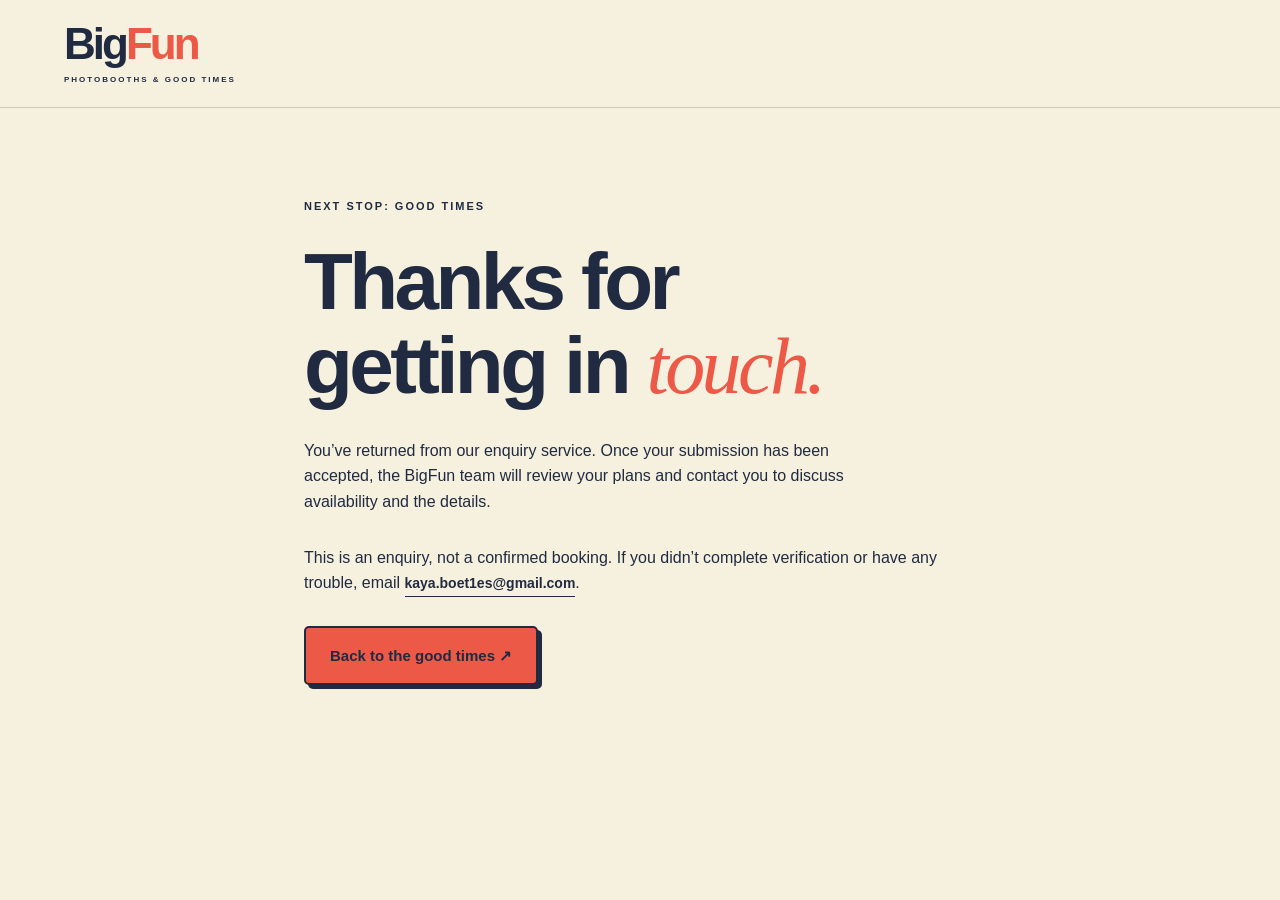
==== thank-you.html @ eef3b239 "ye" ====
<!doctype html><html lang="en-NZ"><head><meta charset="utf-8"><meta name="viewport" content="width=device-width,initial-scale=1"><meta name="robots" content="noindex"><title>Enquiry submitted | BigFun</title><link rel="stylesheet" href="style.css"><link rel="icon" href="assets/favicon.svg"></head><body><header class="header"><a class="logo" href="./">Big<span>Fun</span><small>PHOTOBOOTHS & GOOD TIMES</small></a></header><main class="section" style="max-width:800px;min-height:75vh"><p class="eyebrow">NEXT STOP: GOOD TIMES</p><h1 style="font-size:clamp(50px,8vw,80px)">Thanks for<br>getting in <em>touch.</em></h1><p style="margin:30px 0;max-width:540px">You’ve returned from our enquiry service. Once your submission has been accepted, the BigFun team will review your plans and contact you to discuss availability and the details.</p><p style="margin-bottom:30px">This is an enquiry, not a confirmed booking. If you didn’t complete verification or have any trouble, email <a class="text-link" href="mailto:kaya.boet1es@gmail.com">kaya.boet1es@gmail.com</a>.</p><a class="button" href="./">Back to the good times ↗</a></main></body></html>
---- style.css ----
:root{--cream:#f6f0df;--ink:#202a40;--coral:#ed5947;--yellow:#f3cc51;--blue:#c9dde5;--line:#202a4030}*{box-sizing:border-box}html{scroll-behavior:smooth;scroll-padding-top:110px}body{margin:0;background:var(--cream);color:var(--ink);font-family:Arial,Helvetica,sans-serif;font-size:16px;line-height:1.6}h1,h2,h3,p{margin:0}h1,h2,h3{line-height:1.04;letter-spacing:-.045em}h1{font-size:clamp(58px,6.9vw,102px);font-weight:900}h2{font-size:clamp(40px,4.4vw,64px);font-weight:900}h3{font-size:29px}em{font-family:Georgia,serif;font-weight:normal;color:var(--coral)}a{color:inherit;text-decoration:none}button,input,select,textarea{font:inherit}button,a,input,select,textarea,summary{-webkit-tap-highlight-color:transparent}button{cursor:pointer}a,button{touch-action:manipulation}button{color:inherit}img{max-width:100%;display:block}button:focus-visible,a:focus-visible,summary:focus-visible,input:focus-visible,select:focus-visible,textarea:focus-visible{outline:3px solid #2c78b7;outline-offset:4px}.header{max-width:1440px;margin:auto;padding:24px 5%;display:flex;align-items:center;justify-content:space-between;border-bottom:1px solid var(--line);gap:25px}.logo{font-size:44px;font-weight:900;letter-spacing:-3px;line-height:.9;white-space:nowrap}.logo span{color:var(--coral)}.logo i{color:var(--coral);font-size:25px;font-style:normal;margin-left:7px}.logo small{display:block;font-size:8px;letter-spacing:2px;margin-top:12px;font-weight:700}.header nav{display:flex;align-items:center;gap:32px;font-size:14px;font-weight:700}.button{background:var(--coral);border:2px solid var(--ink);padding:17px 24px;display:inline-flex;align-items:center;justify-content:center;gap:24px;border-radius:5px;box-shadow:4px 4px 0 var(--ink);font-weight:700;font-size:15px;line-height:1.4;transition:transform .15s,box-shadow .15s}.button:hover{transform:translate(2px,2px);box-shadow:2px 2px 0 var(--ink)}.button.small{font-size:13px;padding:12px 18px}.text-link{font-size:14px;font-weight:700;border:0;border-bottom:1px solid currentColor;background:transparent;padding:5px 0;width:fit-content;line-height:1.5}.hero{max-width:1440px;margin:auto;display:grid;grid-template-columns:1.02fr 1fr;padding:76px 5% 94px;gap:5%}.eyebrow{font-size:11px;letter-spacing:2px;font-weight:800;margin-bottom:25px}.dot{display:inline-block;width:9px;height:9px;border-radius:50%;background:var(--coral);margin-right:8px}.hero .lead{max-width:475px;font-size:18px;line-height:1.7;margin-top:26px}.actions{display:flex;flex-wrap:wrap;gap:22px;align-items:center;margin-top:32px}.hero-notes{display:flex;flex-wrap:wrap;gap:20px;font-size:11px;font-weight:700;margin-top:32px}.hero-art{position:relative;align-self:center;padding-bottom:44px}.photo-frame{transform:rotate(3deg);background:var(--ink);padding:10px;border-radius:9px;box-shadow:8px 8px 0 #202a4020}.photo-frame img{width:100%;height:325px;object-fit:cover;border-radius:3px}.photo-caption{display:flex;justify-content:space-between;color:var(--cream);font-size:9px;letter-spacing:1.4px;padding:14px 5px 3px}.sticker{position:absolute;right:-14px;top:-35px;background:var(--yellow);border:2px solid var(--ink);width:135px;height:135px;clip-path:polygon(50% 0%,61% 7%,75% 7%,82% 19%,94% 25%,94% 40%,100% 50%,94% 61%,94% 75%,82% 81%,75% 94%,61% 94%,50% 100%,39% 94%,25% 94%,18% 82%,6% 75%,6% 61%,0% 50%,6% 39%,6% 25%,18% 19%,25% 6%,39% 7%);display:flex;align-items:center;justify-content:center;flex-direction:column;font-weight:900;font-size:20px;line-height:1.1;transform:rotate(12deg)}.sticker span{font-size:12px;margin-top:10px}.mini-photo{position:absolute;width:170px;bottom:-40px;left:-25px;background:#fff;padding:9px 9px 0;box-shadow:5px 6px 0 #202a4020;transform:rotate(-9deg)}.mini-photo img{height:165px;width:100%;object-fit:cover}.mini-photo span{display:block;font-size:8px;font-weight:800;letter-spacing:1px;text-align:center;padding:9px 0}.spark{position:absolute;color:var(--coral);font-size:90px;bottom:-20px;right:10px;line-height:1}.ticker{display:flex;justify-content:center;align-items:center;gap:48px;background:var(--yellow);padding:16px 20px;border-top:2px solid var(--ink);border-bottom:2px solid var(--ink);font-size:12px;font-weight:800;letter-spacing:2px;overflow:hidden;white-space:nowrap}.ticker b{font-size:26px}.section{padding:90px 5%;max-width:1440px;margin:auto}.section-heading{display:flex;justify-content:space-between;align-items:end;gap:35px;margin-bottom:42px}.section-heading>p{max-width:345px;font-size:16px}.booth-grid{display:grid;grid-template-columns:1fr 1fr;gap:30px}.booth-card{border:2px solid var(--ink);border-radius:10px;overflow:hidden}.product-image{position:relative;height:420px;padding:25px 45px;display:flex;justify-content:center;align-items:center}.pink{background:#f1c8c2}.blue{background:var(--blue)}.product-image img{height:100%;object-fit:contain;width:100%;mix-blend-mode:multiply}.badge{position:absolute;left:22px;top:22px;z-index:1;border:1px solid var(--ink);border-radius:30px;padding:6px 11px;font-size:10px;font-weight:800;background:var(--cream);letter-spacing:1px}.number{position:absolute;bottom:14px;right:22px;font-size:48px;line-height:1;font-weight:900;color:#202a4050}.card-copy{padding:28px}.card-copy h3{display:flex;justify-content:space-between}.card-copy p{margin:16px 0;font-size:15px;max-width:420px}.tags{display:flex;gap:8px;flex-wrap:wrap;margin:20px 0}.tags span{font-size:10px;border:1px solid var(--line);border-radius:30px;padding:5px 9px}.outline{background:transparent;box-shadow:none;width:100%;justify-content:space-between}.fine{font-size:12px;line-height:1.6;color:#4b5261;margin-top:18px}.occasion{display:grid;grid-template-columns:1fr 1fr;gap:12%;padding-top:15px}.occasion>div>p:not(.eyebrow){max-width:470px;margin:24px 0}.occasion-list>div{border-top:1px solid var(--line);padding:23px 0;position:relative;padding-left:55px}.occasion-list>div:last-child{border-bottom:1px solid var(--line)}.occasion-list span{position:absolute;left:0;top:23px;color:var(--coral);font-weight:700;font-size:12px}.occasion-list h3{font-size:24px}.occasion-list p{font-size:14px;margin-top:8px}.placement{display:grid;grid-template-columns:1fr 1fr;background:var(--ink);color:var(--cream)}.placement-photo{position:relative;min-height:620px}.placement-photo img{width:100%;height:100%;position:absolute;object-fit:cover}.photo-label{position:absolute;bottom:25px;left:25px;background:var(--yellow);color:var(--ink);font-size:10px;letter-spacing:2px;padding:12px 15px;font-weight:800}.placement-copy{padding:70px clamp(35px,6vw,90px)}.placement-copy>.eyebrow{color:var(--yellow)}.placement-copy h2{font-size:clamp(38px,4vw,58px)}.placement-copy em{color:var(--yellow)}.placement-copy>p:not(.eyebrow){margin-top:24px;max-width:490px}.placement-copy ul{padding:0;list-style:none;font-size:14px;margin:25px 0}.placement-copy li{border-bottom:1px solid #ffffff25;padding:12px 0}.placement-copy li span{margin-right:12px;color:var(--yellow)}.placement-copy .placement-note{font-size:13px;color:#d7d9dd;margin-bottom:25px}.yellow{background:var(--yellow)}.gallery{display:grid;grid-template-columns:1fr 1fr 1fr;gap:20px}.gallery button,.details-gallery button{border:0;background:none;padding:0;text-align:left}.gallery img{height:300px;width:100%;object-fit:cover;border-radius:8px;border:2px solid var(--ink);transition:filter .2s}.gallery button:hover img{filter:brightness(1.1)}.gallery span{font-size:10px;letter-spacing:1.5px;font-weight:700;display:block;margin-top:14px}.details-gallery{display:grid;grid-template-columns:1fr 1fr 1fr;gap:28px;align-items:center;margin-top:42px;padding-top:35px;border-top:1px solid var(--line)}.details-gallery img{height:110px;width:auto;max-width:100%;object-fit:contain;border-radius:5px}.details-gallery button:nth-child(2) img{height:140px}.details-gallery button span{font-size:12px;display:block;margin-top:10px;text-decoration:underline}.details-gallery>p{font-family:Georgia,serif;font-style:italic;font-size:29px;line-height:1.3}.details-gallery small{display:block;font-family:Arial,sans-serif;font-size:14px;font-style:normal;margin-top:15px;line-height:1.6}.process{border-top:1px solid var(--line);padding-top:65px}.process h2{font-size:clamp(35px,3.5vw,50px)}.steps{display:grid;grid-template-columns:1fr 1fr 1fr;gap:50px;margin-top:40px}.steps span{display:flex;width:38px;height:38px;border:2px solid var(--ink);border-radius:50%;align-items:center;justify-content:center;background:var(--yellow);font-weight:700;margin-bottom:20px}.steps h3{font-size:22px}.steps p{font-size:14px;margin-top:12px;max-width:280px}.booking{display:grid;grid-template-columns:.8fr 1.2fr;gap:7%;background:#e9e4d7;max-width:none}.booking aside{max-width:450px;justify-self:end}.booking aside>p:not(.eyebrow){margin-top:24px}.contact-card{margin-top:35px;border-top:1px solid var(--line);padding-top:24px}.contact-card>span{font-size:10px;letter-spacing:2px;display:block;margin-bottom:12px}.contact-card>a{font-size:16px;font-weight:700;word-break:break-word}.contact-card p{font-size:12px;max-width:330px;margin-top:20px}.booking-star{font-size:160px;color:var(--coral);line-height:1;margin-top:50px}.form-card{background:var(--cream);padding:35px;border:2px solid var(--ink);border-radius:10px;max-width:720px;width:100%;box-shadow:7px 7px 0 var(--ink)}.form-title{display:flex;align-items:center;justify-content:space-between}.form-title h3{font-size:27px}.form-title>span{font-size:30px;color:var(--coral)}fieldset{border:0;margin:22px 0 0;padding:0;min-width:0}legend{font-size:13px;font-weight:700;margin-bottom:12px}.choice-grid{display:grid;grid-template-columns:1fr 1fr;gap:10px}.choice-grid.three{grid-template-columns:1fr 1fr 1fr}.choice{position:relative;display:block!important;cursor:pointer}.choice input{position:absolute;top:13px;left:11px;accent-color:var(--ink);width:14px!important;height:14px;margin:0}.choice>span{display:block;border:1px solid var(--line);padding:11px 12px 11px 32px;border-radius:4px;font-size:12px;line-height:1.4}.choice input:checked+span{border:2px solid var(--ink);background:var(--yellow);padding:10px 11px 10px 31px}.choice small{display:block;font-size:10px;margin-top:4px;font-weight:400}.form-grid{display:grid;grid-template-columns:1fr 1fr;gap:17px;margin:20px 0}.form-grid .wide{grid-column:1/-1}form label{display:block;font-size:12px;font-weight:700}input:not([type=radio]):not([type=checkbox]),select,textarea{display:block;width:100%;margin-top:7px;background:#fffcf4;border:1px solid #202a4060;padding:12px;border-radius:4px;font-size:14px;font-weight:400;color:var(--ink);min-height:46px}textarea{resize:vertical}label small{display:block;font-weight:400;font-size:10px;line-height:1.5;margin-top:5px}select{max-width:100%}.consent{display:flex;align-items:flex-start;gap:10px;margin-top:20px;font-size:11px;font-weight:400;line-height:1.6}.consent input{margin:3px 0;flex-shrink:0;width:16px;height:16px;accent-color:var(--ink)}.inline-link{font-size:inherit;padding:0;border:0;background:none;text-decoration:underline}.form-actions{display:flex;align-items:center;flex-wrap:wrap;gap:22px;margin-top:24px}.form-actions .text-link{font-size:11px}#form-status{font-size:12px;margin-top:12px}.honeypot{display:none!important}[hidden]{display:none!important}.faq{display:grid;grid-template-columns:1fr 1.4fr;gap:10%}.faq details{border-bottom:1px solid var(--line)}.faq summary{font-size:16px;font-weight:700;padding:21px 25px 21px 0;cursor:pointer}.faq details p{font-size:14px;padding-bottom:23px;max-width:590px}.final-banner{background:var(--yellow);border-top:2px solid var(--ink);border-bottom:2px solid var(--ink);padding:45px 5%;display:flex;align-items:center;justify-content:space-between;gap:25px}.final-banner>span{font-size:12px;font-weight:800;letter-spacing:2px}.final-banner strong{font-size:clamp(45px,7vw,100px);letter-spacing:-5px;line-height:1;font-weight:900}.final-banner strong span{color:var(--coral)}.final-banner a{font-weight:700;font-size:14px;border-bottom:1px solid}footer{padding:45px 5%;display:flex;align-items:flex-start;justify-content:space-between;gap:30px;font-size:12px;max-width:1440px;margin:auto}footer>div{display:grid;gap:10px}footer button{background:none;border:0;padding:0;text-align:left;font-size:12px;text-decoration:underline}footer small{font-size:10px;margin-top:8px}.skip{position:fixed;left:10px;top:-100px;background:var(--yellow);padding:10px;z-index:100}.skip:focus{top:10px}.menu{display:none}dialog{border:2px solid var(--ink);border-radius:10px;padding:35px;max-width:min(700px,92vw);max-height:90vh;background:var(--cream);color:var(--ink)}dialog::backdrop{background:#121a2ddd}dialog .close{position:absolute;top:8px;right:12px;background:var(--cream);border:1px solid var(--ink);width:32px;height:32px;border-radius:50%;font-size:24px;line-height:1}dialog h2{font-size:38px;margin-bottom:20px}dialog p{font-size:14px;margin:18px 0}dialog a{text-decoration:underline}#lightbox{padding:40px 20px 15px;max-width:92vw}#lightbox img{max-height:72vh;object-fit:contain;margin:auto}#lightbox p{margin:12px 0 0;font-size:12px}pre{font:13px/1.7 Arial,sans-serif;white-space:pre-wrap;overflow-wrap:anywhere;background:white;padding:20px;border:1px solid var(--line);max-height:45vh;overflow:auto}
@media(min-width:1600px){.booking{padding-left:calc((100vw - 1440px)/2 + 72px);padding-right:calc((100vw - 1440px)/2 + 72px)}}@media(max-width:1000px){.header nav{gap:18px}.header nav>a:not(.button){font-size:12px}.hero{gap:4%;padding-top:65px}.hero-art{margin-top:10px}.photo-frame img{height:270px}.mini-photo{width:135px;left:-5px}.mini-photo img{height:125px}.sticker{width:105px;height:105px;font-size:16px}.hero-notes{gap:12px}.product-image{height:350px}.placement-copy{padding:45px 30px}.placement-photo{min-height:610px}.booking{gap:5%;grid-template-columns:.65fr 1fr}.form-card{padding:25px}.choice-grid.three .choice>span{font-size:10px}.gallery img{height:230px}}
@media(max-width:760px){html{scroll-padding-top:25px}.header{padding:20px 6%;position:relative}.logo{font-size:36px}.menu{display:block;border:1px solid var(--ink);background:transparent;padding:8px 12px;border-radius:4px;font-size:12px;font-weight:700}.menu span{margin-left:8px}.header nav{display:none;position:absolute;top:100%;left:0;right:0;background:var(--cream);padding:25px 6%;z-index:10;border-bottom:2px solid var(--ink);align-items:flex-start;flex-direction:column;box-shadow:0 10px 20px #202a4020}.header nav.open{display:flex}.header nav>a:not(.button){font-size:16px}.hero{display:block;padding:42px 6% 75px}.hero h1{font-size:clamp(54px,11.5vw,83px)}.hero .lead{font-size:16px;max-width:95%}.eyebrow{font-size:9px;letter-spacing:1.7px;margin-bottom:20px}.hero-art{margin:65px 10px 0;padding-bottom:40px}.photo-frame img{height:clamp(240px,55vw,360px)}.mini-photo{bottom:-30px;left:-7px;width:140px}.mini-photo img{height:130px}.spark{font-size:75px;bottom:-15px;right:20px}.sticker{right:-12px}.ticker{justify-content:flex-start;gap:25px;font-size:10px}.section{padding:55px 6%}.section-heading{display:block;margin-bottom:30px}.section-heading>p{margin-top:20px;max-width:95%;font-size:14px}h2{font-size:43px}.booth-grid{grid-template-columns:1fr;gap:25px}.product-image{height:375px}.card-copy{padding:24px}.booth-card h3{font-size:28px}.occasion{display:block;padding-top:10px}.occasion-list{margin-top:35px}.placement{display:flex;flex-direction:column}.placement-photo{min-height:0;height:380px}.placement-copy{padding:40px 6% 45px}.placement-copy h2{font-size:44px}.gallery{grid-template-columns:1fr 1fr;gap:20px 14px}.gallery button:first-child{grid-column:1/-1}.gallery button:first-child img{height:260px}.gallery img{height:180px}.gallery span{font-size:8px;letter-spacing:1px}.details-gallery{grid-template-columns:1fr 1fr;gap:20px}.details-gallery>p{grid-column:1/-1;font-size:27px;margin-top:5px}.details-gallery small{max-width:420px}.steps{grid-template-columns:1fr;gap:25px}.steps article{position:relative;padding-left:58px}.steps span{position:absolute;left:0;top:0}.steps p{max-width:95%}.process h2{font-size:38px}.booking{display:block}.booking aside{max-width:100%}.booking aside h2{font-size:53px}.booking aside h2 br:last-of-type{display:none}.booking-star{display:none}.contact-card{margin:24px 0 35px}.form-card{padding:24px 20px;max-width:none}.form-title h3{font-size:24px}.form-grid{gap:15px}.form-actions .button{width:100%}.form-actions .text-link{margin:auto}.faq{display:block}.faq>div:last-child{margin-top:25px}.final-banner{flex-wrap:wrap;padding:30px 6%;gap:20px}.final-banner>span{font-size:9px}.final-banner strong{font-size:57px;letter-spacing:-3px}.final-banner a{font-size:12px}footer{flex-wrap:wrap;padding:35px 6%}footer>p{max-width:160px}footer>div{width:100%;grid-template-columns:1fr 1fr}footer small{grid-column:1/-1}.choice-grid.three .choice>span{font-size:11px;padding-left:29px}.choice-grid.three input{left:8px}dialog{padding:40px 23px 25px}dialog h2{font-size:32px}}
@media(max-width:390px){.form-grid{grid-template-columns:1fr}.choice-grid{gap:6px}.choice small{font-size:9px}.choice-grid.three .choice>span{font-size:10px}.hero-notes{font-size:10px}.product-image{height:330px}.hero h1{font-size:53px}.actions .button{width:100%}}@media(prefers-reduced-motion:reduce){html{scroll-behavior:auto}*{transition:none!important}}
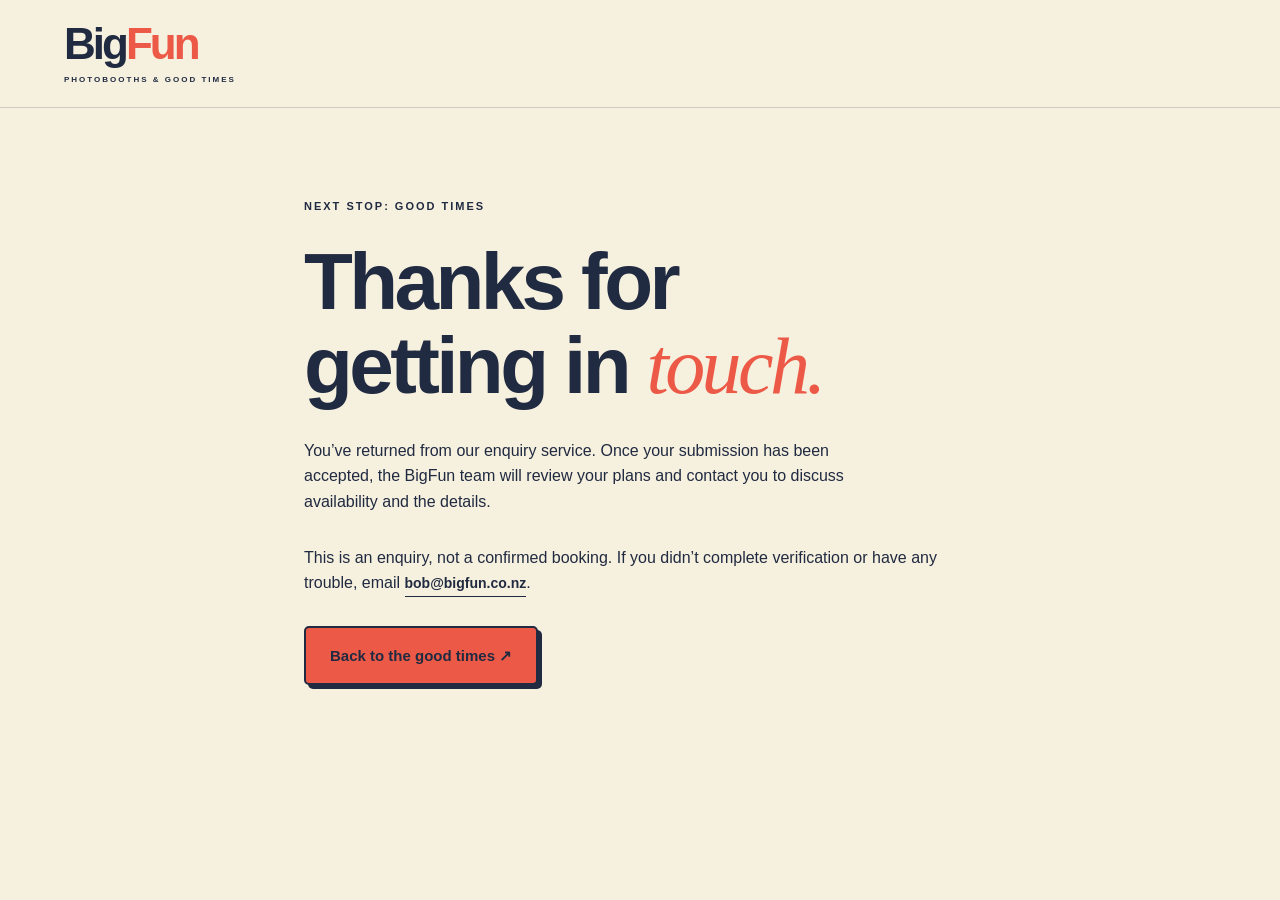
==== commit 8fabffbc: "ye" ====
--- a/thank-you.html
+++ b/thank-you.html
@@ -1 +1 @@
-<!doctype html><html lang="en-NZ"><head><meta charset="utf-8"><meta name="viewport" content="width=device-width,initial-scale=1"><meta name="robots" content="noindex"><title>Enquiry submitted | BigFun</title><link rel="stylesheet" href="style.css"><link rel="icon" href="assets/favicon.svg"></head><body><header class="header"><a class="logo" href="./">Big<span>Fun</span><small>PHOTOBOOTHS & GOOD TIMES</small></a></header><main class="section" style="max-width:800px;min-height:75vh"><p class="eyebrow">NEXT STOP: GOOD TIMES</p><h1 style="font-size:clamp(50px,8vw,80px)">Thanks for<br>getting in <em>touch.</em></h1><p style="margin:30px 0;max-width:540px">You’ve returned from our enquiry service. Once your submission has been accepted, the BigFun team will review your plans and contact you to discuss availability and the details.</p><p style="margin-bottom:30px">This is an enquiry, not a confirmed booking. If you didn’t complete verification or have any trouble, email <a class="text-link" href="mailto:kaya.boet1es@gmail.com">kaya.boet1es@gmail.com</a>.</p><a class="button" href="./">Back to the good times ↗</a></main></body></html>
+<!doctype html><html lang="en-NZ"><head><meta charset="utf-8"><meta name="viewport" content="width=device-width,initial-scale=1"><meta name="robots" content="noindex"><title>Enquiry submitted | BigFun</title><link rel="stylesheet" href="style.css"><link rel="icon" href="assets/favicon.svg"></head><body><header class="header"><a class="logo" href="./">Big<span>Fun</span><small>PHOTOBOOTHS & GOOD TIMES</small></a></header><main class="section" style="max-width:800px;min-height:75vh"><p class="eyebrow">NEXT STOP: GOOD TIMES</p><h1 style="font-size:clamp(50px,8vw,80px)">Thanks for<br>getting in <em>touch.</em></h1><p style="margin:30px 0;max-width:540px">You’ve returned from our enquiry service. Once your submission has been accepted, the BigFun team will review your plans and contact you to discuss availability and the details.</p><p style="margin-bottom:30px">This is an enquiry, not a confirmed booking. If you didn’t complete verification or have any trouble, email <a class="text-link" href="mailto:bob@bigfun.co.nz">bob@bigfun.co.nz</a>.</p><a class="button" href="./">Back to the good times ↗</a></main></body></html>
